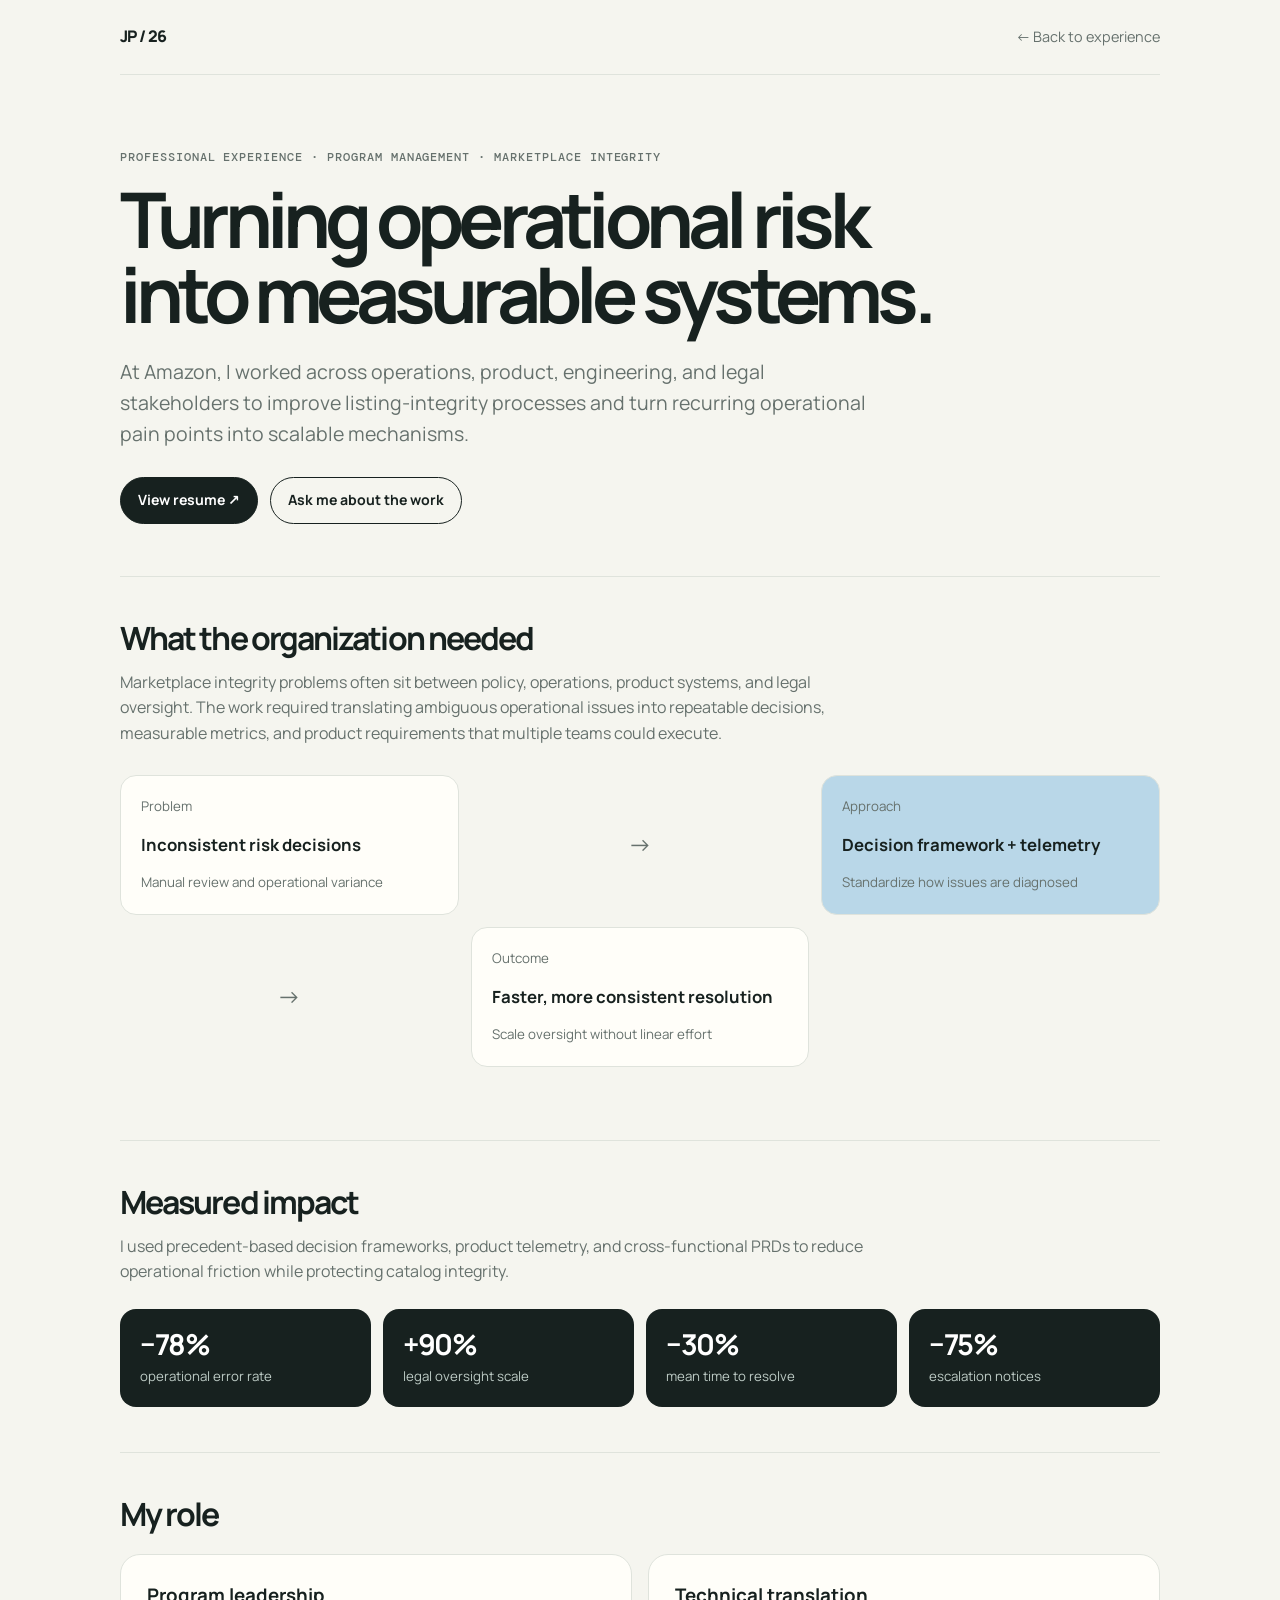
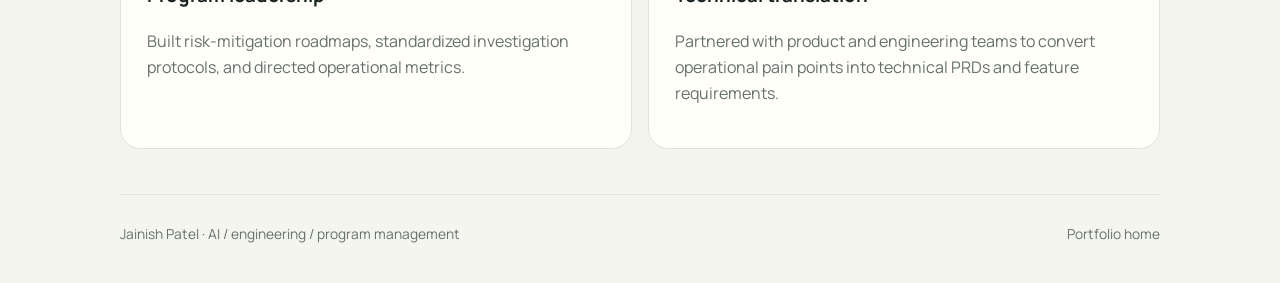
==== experience/amazon.html @ 7b513373 "Add experience pages" ====
<!doctype html>
<html lang="en">
<head>
<meta charset="UTF-8">
<meta name="viewport" content="width=device-width,initial-scale=1">
<title>Amazon — Jainish Patel</title>
<link rel="stylesheet" href="../project.css">
<link rel="preconnect" href="https://fonts.googleapis.com">
<link rel="preconnect" href="https://fonts.gstatic.com" crossorigin>
<link href="https://fonts.googleapis.com/css2?family=DM+Mono:wght@400;500&family=Manrope:wght@400;500;600;700;800&display=swap" rel="stylesheet">
<style>.metric-grid.results{grid-template-columns:repeat(4,1fr)}@media(max-width:700px){.metric-grid.results{grid-template-columns:1fr}}</style>
</head>
<body><div class="wrap">
<nav><a class="mark" href="../index.html">JP / 26</a><a class="back" href="../index.html#experience">← Back to experience</a></nav>
<header class="hero"><div class="eyebrow">Professional experience · Program management · Marketplace integrity</div><h1>Turning operational risk into measurable systems.</h1><p class="lede">At Amazon, I worked across operations, product, engineering, and legal stakeholders to improve listing-integrity processes and turn recurring operational pain points into scalable mechanisms.</p><div class="actions"><a class="button primary" href="../resume.pdf" target="_blank">View resume ↗</a><a class="button" href="mailto:jainish1p@gmail.com">Ask me about the work</a></div></header>
<section class="section"><h2>What the organization needed</h2><p>Marketplace integrity problems often sit between policy, operations, product systems, and legal oversight. The work required translating ambiguous operational issues into repeatable decisions, measurable metrics, and product requirements that multiple teams could execute.</p><div class="visual"><div class="node"><small>Problem</small><strong>Inconsistent risk decisions</strong><small>Manual review and operational variance</small></div><div class="arrow">→</div><div class="node"><small>Approach</small><strong>Decision framework + telemetry</strong><small>Standardize how issues are diagnosed</small></div><div class="arrow">→</div><div class="node"><small>Outcome</small><strong>Faster, more consistent resolution</strong><small>Scale oversight without linear effort</small></div></div></section>
<section class="section"><h2>Measured impact</h2><p>I used precedent-based decision frameworks, product telemetry, and cross-functional PRDs to reduce operational friction while protecting catalog integrity.</p><div class="metric-grid results"><div class="metric"><b>−78%</b><span>operational error rate</span></div><div class="metric"><b>+90%</b><span>legal oversight scale</span></div><div class="metric"><b>−30%</b><span>mean time to resolve</span></div><div class="metric"><b>−75%</b><span>escalation notices</span></div></div></section>
<section class="section"><h2>My role</h2><div class="compare"><div class="plain"><h3>Program leadership</h3><p>Built risk-mitigation roadmaps, standardized investigation protocols, and directed operational metrics.</p></div><div class="plain"><h3>Technical translation</h3><p>Partnered with product and engineering teams to convert operational pain points into technical PRDs and feature requirements.</p></div></div></section>
<footer class="footer"><span>Jainish Patel · AI / engineering / program management</span><span><a href="../index.html">Portfolio home</a></span></footer>
</div></body></html>
---- project.css ----
:root{--ink:#17211f;--muted:#66716d;--paper:#f5f5ef;--card:#fffef9;--line:#dfe3dc;--mint:#c9e8d6;--coral:#f28f75;--blue:#b9d7e8}*{box-sizing:border-box}body{margin:0;background:var(--paper);color:var(--ink);font:16px/1.6 Manrope,system-ui,sans-serif}a{color:inherit;text-decoration:none}.wrap{width:min(1040px,calc(100% - 40px));margin:auto}nav{display:flex;justify-content:space-between;align-items:center;padding:24px 0;border-bottom:1px solid var(--line)}.mark{font-weight:800;letter-spacing:-.04em}.back{color:var(--muted);font-size:.9rem}.eyebrow,.mono{font:500 .75rem/1.3 'DM Mono',monospace;letter-spacing:.08em;text-transform:uppercase;color:var(--muted)}.hero{padding:75px 0 52px;max-width:850px}.hero h1{font-size:clamp(2.5rem,6vw,5.5rem);line-height:.98;letter-spacing:-.075em;margin:16px 0 24px}.hero .lede{font-size:1.22rem;color:var(--muted);max-width:760px}.actions{display:flex;gap:12px;flex-wrap:wrap;margin-top:28px}.button{padding:11px 17px;border:1px solid var(--ink);border-radius:999px;font-weight:700;font-size:.88rem}.button.primary{background:var(--ink);color:white}.section{border-top:1px solid var(--line);padding:45px 0}.section h2{font-size:2rem;letter-spacing:-.06em;line-height:1;margin:0 0 15px}.section p{max-width:760px;color:var(--muted)}.plain{background:var(--card);border:1px solid var(--line);border-radius:20px;padding:26px}.visual{margin:28px 0;display:grid;grid-template-columns:repeat(3,1fr);gap:12px;align-items:stretch}.node{background:var(--card);border:1px solid var(--line);border-radius:16px;padding:20px;min-height:140px;display:flex;flex-direction:column;justify-content:space-between}.node:nth-child(2){background:var(--mint)}.node:nth-child(3){background:var(--blue)}.node strong{font-size:1.05rem;line-height:1.15}.node small{color:var(--muted)}.arrow{display:grid;place-items:center;font-size:1.5rem;color:var(--muted)}.metric-grid{display:grid;grid-template-columns:repeat(3,1fr);gap:12px;margin-top:24px}.metric{padding:20px;border-radius:16px;background:var(--ink);color:white}.metric b{display:block;font-size:1.8rem;line-height:1.1;letter-spacing:-.05em}.metric span{display:block;margin-top:5px;color:#bdcbc5;font-size:.83rem}.compare{display:grid;grid-template-columns:1fr 1fr;gap:16px;margin-top:24px}.compare .plain h3{margin-top:0}.tag{display:inline-block;border:1px solid var(--line);border-radius:999px;padding:5px 9px;font-size:.78rem;color:var(--muted);margin:3px}.footer{border-top:1px solid var(--line);padding:28px 0 38px;color:var(--muted);font-size:.86rem;display:flex;justify-content:space-between}@media(max-width:700px){.wrap{width:min(100% - 28px,1040px)}.hero{padding:52px 0 35px}.visual,.metric-grid,.compare{grid-template-columns:1fr}.arrow{transform:rotate(90deg);padding:0}.section{padding:35px 0}.footer{display:block}.footer span{display:block;margin-top:6px}}
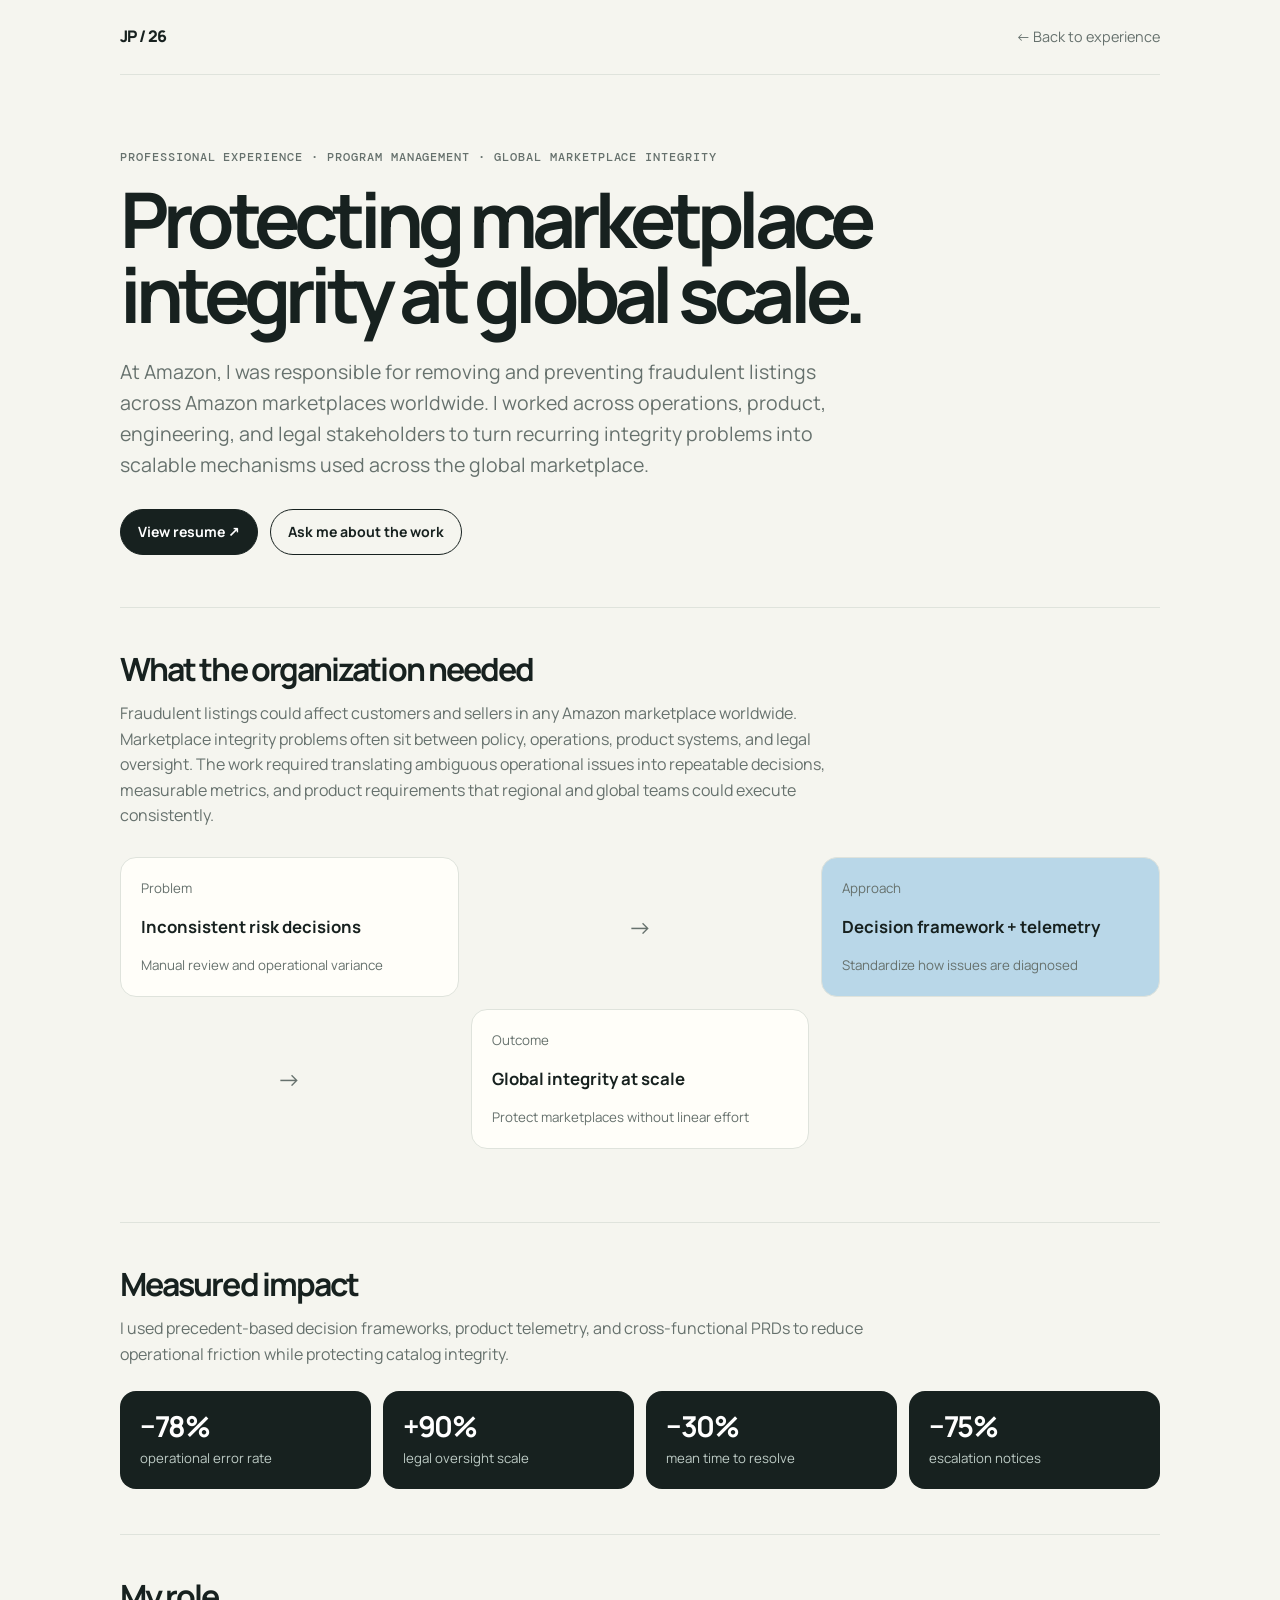
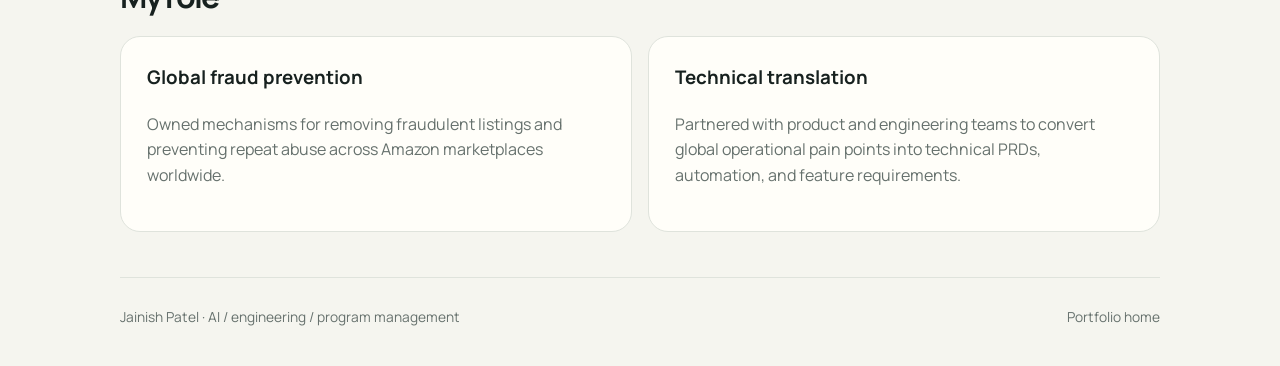
==== commit 18e1b840: "Clarify global Amazon marketplace impact" ====
--- a/experience/amazon.html
+++ b/experience/amazon.html
@@ -12,9 +12,9 @@
 </head>
 <body><div class="wrap">
 <nav><a class="mark" href="../index.html">JP / 26</a><a class="back" href="../index.html#experience">← Back to experience</a></nav>
-<header class="hero"><div class="eyebrow">Professional experience · Program management · Marketplace integrity</div><h1>Turning operational risk into measurable systems.</h1><p class="lede">At Amazon, I worked across operations, product, engineering, and legal stakeholders to improve listing-integrity processes and turn recurring operational pain points into scalable mechanisms.</p><div class="actions"><a class="button primary" href="../resume.pdf" target="_blank">View resume ↗</a><a class="button" href="mailto:jainish1p@gmail.com">Ask me about the work</a></div></header>
-<section class="section"><h2>What the organization needed</h2><p>Marketplace integrity problems often sit between policy, operations, product systems, and legal oversight. The work required translating ambiguous operational issues into repeatable decisions, measurable metrics, and product requirements that multiple teams could execute.</p><div class="visual"><div class="node"><small>Problem</small><strong>Inconsistent risk decisions</strong><small>Manual review and operational variance</small></div><div class="arrow">→</div><div class="node"><small>Approach</small><strong>Decision framework + telemetry</strong><small>Standardize how issues are diagnosed</small></div><div class="arrow">→</div><div class="node"><small>Outcome</small><strong>Faster, more consistent resolution</strong><small>Scale oversight without linear effort</small></div></div></section>
+<header class="hero"><div class="eyebrow">Professional experience · Program management · Global marketplace integrity</div><h1>Protecting marketplace integrity at global scale.</h1><p class="lede">At Amazon, I was responsible for removing and preventing fraudulent listings across Amazon marketplaces worldwide. I worked across operations, product, engineering, and legal stakeholders to turn recurring integrity problems into scalable mechanisms used across the global marketplace.</p><div class="actions"><a class="button primary" href="../resume.pdf" target="_blank">View resume ↗</a><a class="button" href="mailto:jainish1p@gmail.com">Ask me about the work</a></div></header>
+<section class="section"><h2>What the organization needed</h2><p>Fraudulent listings could affect customers and sellers in any Amazon marketplace worldwide. Marketplace integrity problems often sit between policy, operations, product systems, and legal oversight. The work required translating ambiguous operational issues into repeatable decisions, measurable metrics, and product requirements that regional and global teams could execute consistently.</p><div class="visual"><div class="node"><small>Problem</small><strong>Inconsistent risk decisions</strong><small>Manual review and operational variance</small></div><div class="arrow">→</div><div class="node"><small>Approach</small><strong>Decision framework + telemetry</strong><small>Standardize how issues are diagnosed</small></div><div class="arrow">→</div><div class="node"><small>Outcome</small><strong>Global integrity at scale</strong><small>Protect marketplaces without linear effort</small></div></div></section>
 <section class="section"><h2>Measured impact</h2><p>I used precedent-based decision frameworks, product telemetry, and cross-functional PRDs to reduce operational friction while protecting catalog integrity.</p><div class="metric-grid results"><div class="metric"><b>−78%</b><span>operational error rate</span></div><div class="metric"><b>+90%</b><span>legal oversight scale</span></div><div class="metric"><b>−30%</b><span>mean time to resolve</span></div><div class="metric"><b>−75%</b><span>escalation notices</span></div></div></section>
-<section class="section"><h2>My role</h2><div class="compare"><div class="plain"><h3>Program leadership</h3><p>Built risk-mitigation roadmaps, standardized investigation protocols, and directed operational metrics.</p></div><div class="plain"><h3>Technical translation</h3><p>Partnered with product and engineering teams to convert operational pain points into technical PRDs and feature requirements.</p></div></div></section>
+<section class="section"><h2>My role</h2><div class="compare"><div class="plain"><h3>Global fraud prevention</h3><p>Owned mechanisms for removing fraudulent listings and preventing repeat abuse across Amazon marketplaces worldwide.</p></div><div class="plain"><h3>Technical translation</h3><p>Partnered with product and engineering teams to convert global operational pain points into technical PRDs, automation, and feature requirements.</p></div></div></section>
 <footer class="footer"><span>Jainish Patel · AI / engineering / program management</span><span><a href="../index.html">Portfolio home</a></span></footer>
 </div></body></html>
